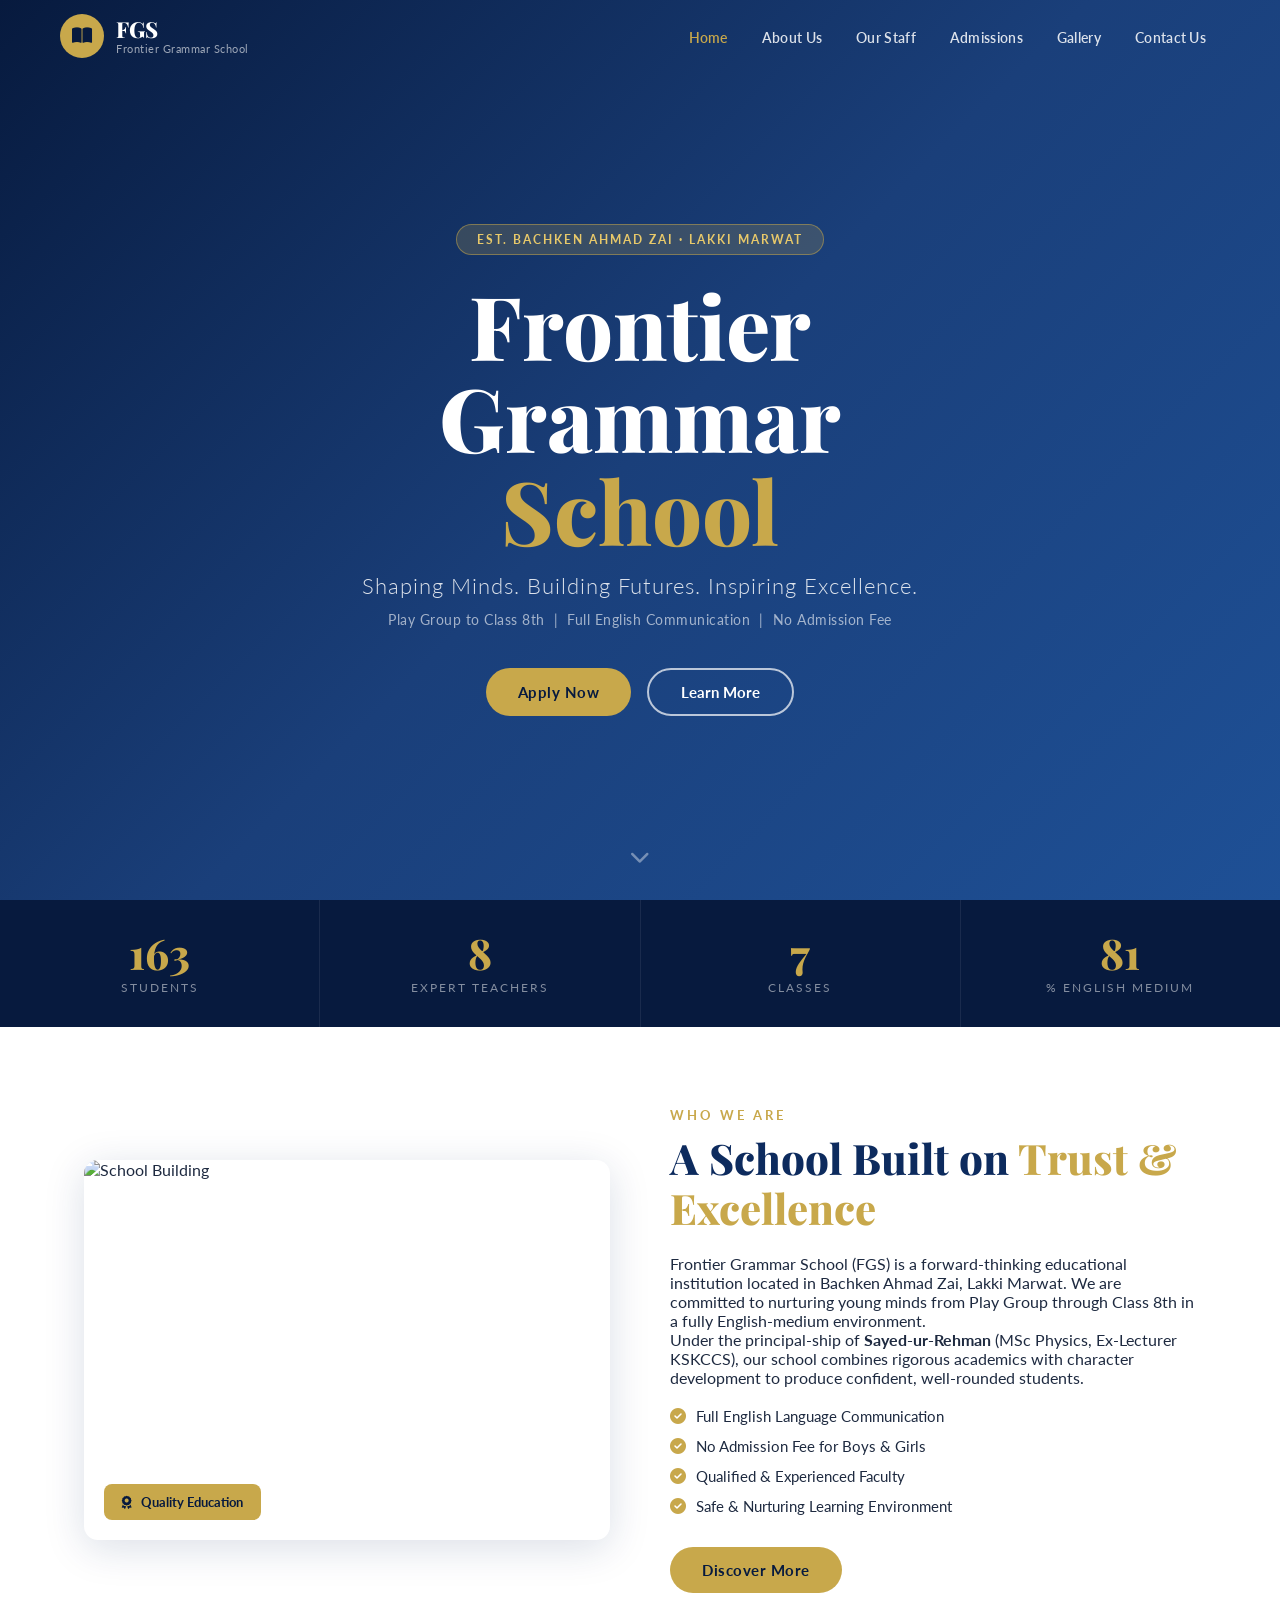
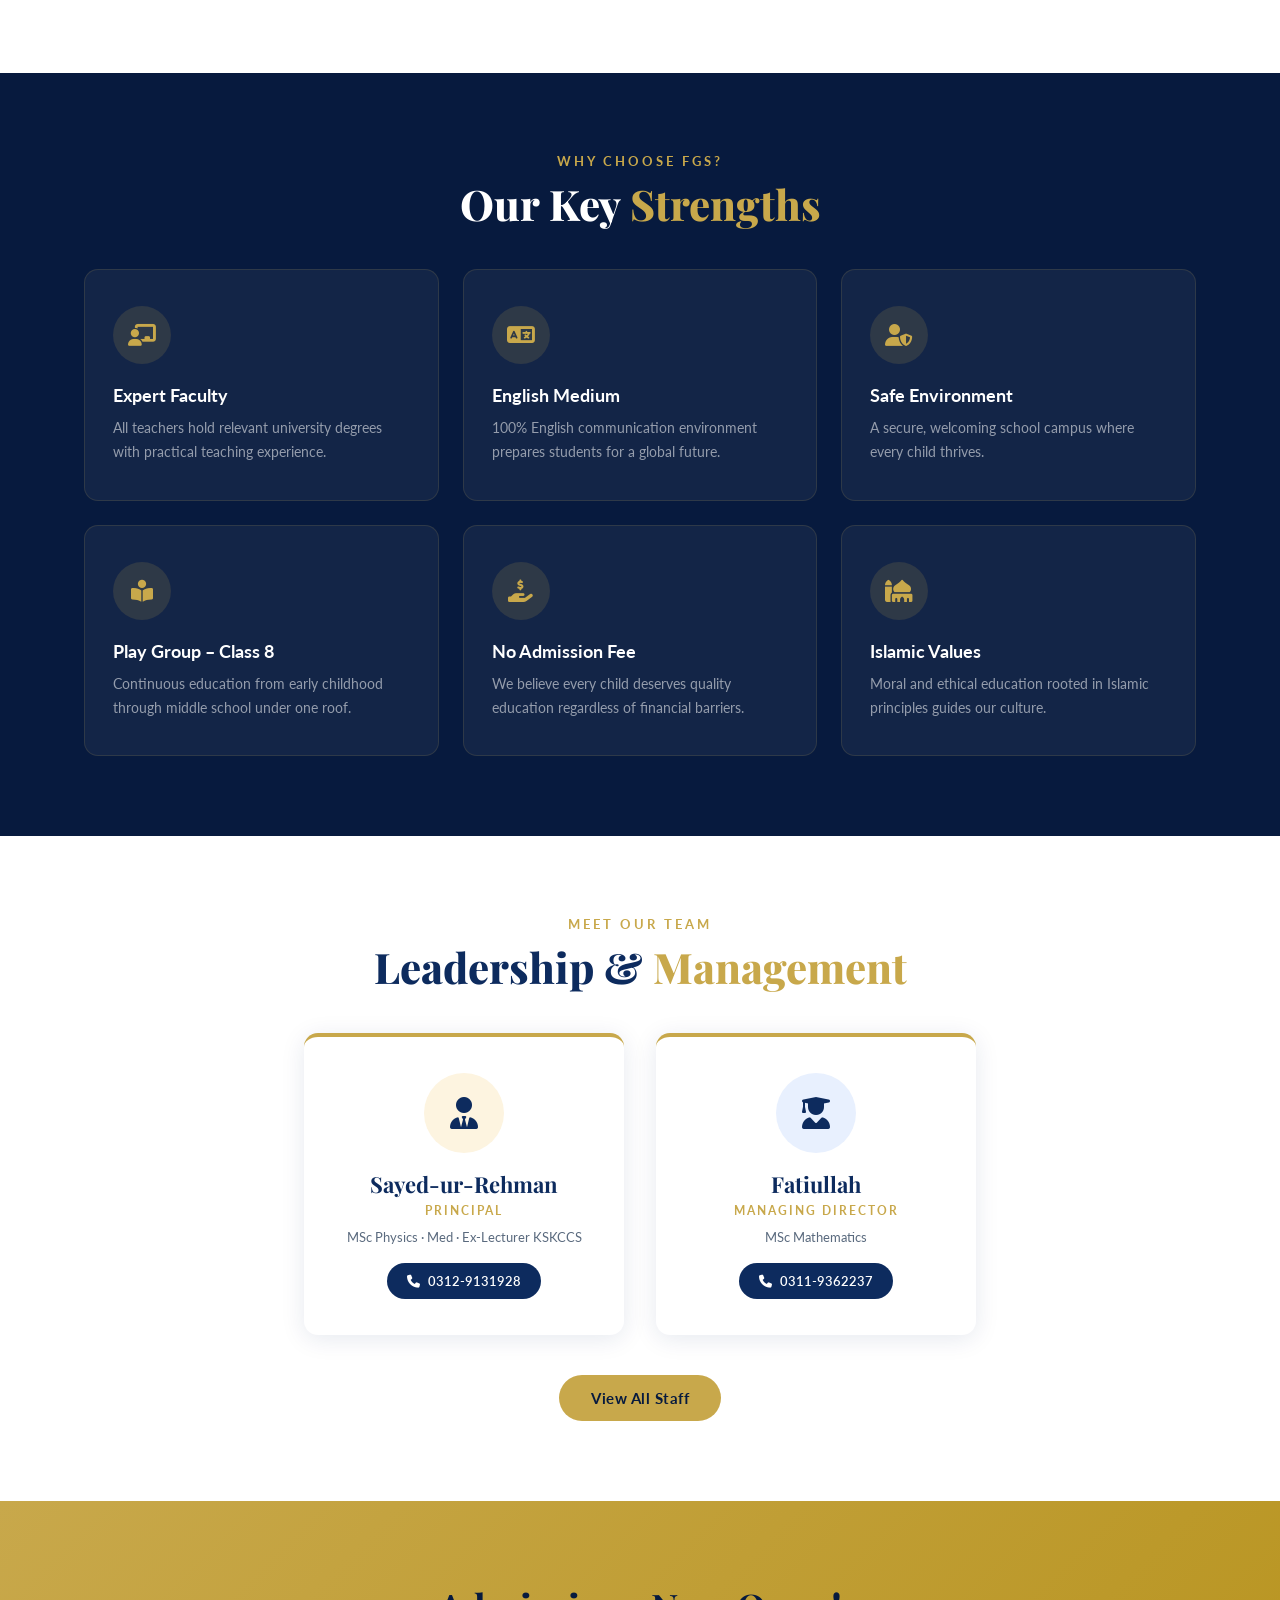
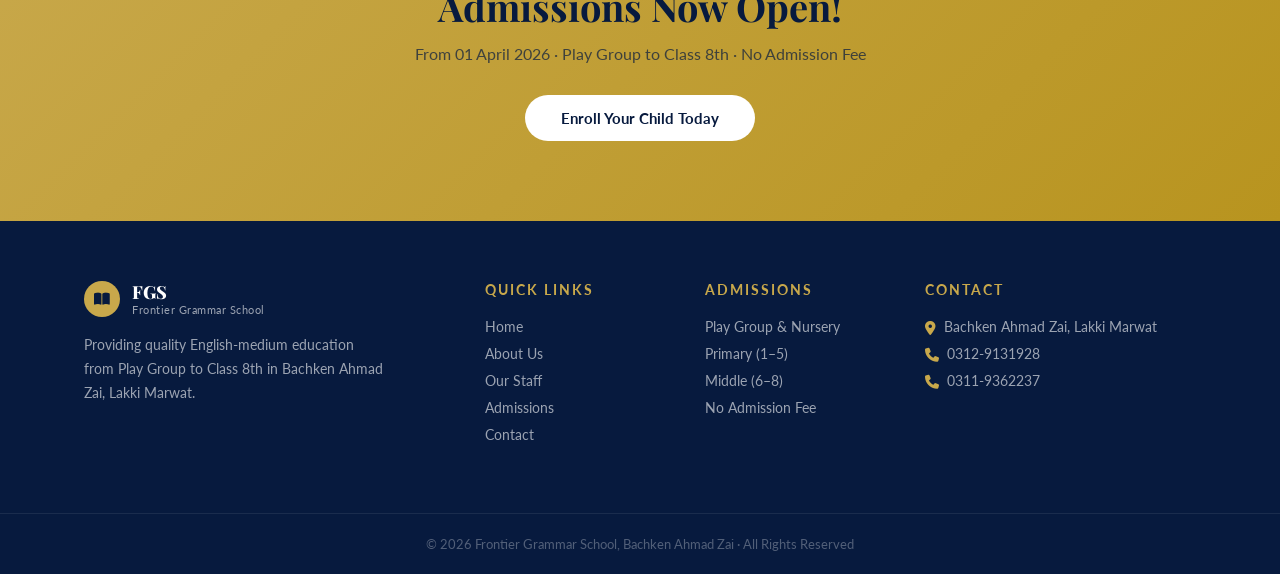
==== index.html @ 46049b95 "Add files via upload" ====
<!DOCTYPE html>
<html lang="en">
<head>
  <meta charset="UTF-8" />
  <meta name="viewport" content="width=device-width, initial-scale=1.0"/>
  <title>Frontier Grammar School – Bachken Ahmad Zai</title>
  <link rel="stylesheet" href="style.css"/>
  <link href="https://fonts.googleapis.com/css2?family=Playfair+Display:wght@600;700;800&family=Lato:wght@300;400;700&display=swap" rel="stylesheet"/>
  <link rel="stylesheet" href="https://cdnjs.cloudflare.com/ajax/libs/font-awesome/6.5.0/css/all.min.css"/>
</head>
<body>

<!-- ===== NAVBAR ===== -->
<nav class="navbar" id="navbar">
  <div class="nav-container">
    <div class="nav-logo">
      <div class="logo-circle">
        <i class="fas fa-book-open"></i>
      </div>
      <div class="logo-text">
        <span class="logo-main">FGS</span>
        <span class="logo-sub">Frontier Grammar School</span>
      </div>
    </div>
    <ul class="nav-links" id="navLinks">
      <li><a href="#" class="nav-link active" data-page="home">Home</a></li>
      <li><a href="#" class="nav-link" data-page="about">About Us</a></li>
      <li><a href="#" class="nav-link" data-page="staff">Our Staff</a></li>
      <li><a href="#" class="nav-link" data-page="admissions">Admissions</a></li>
      <li><a href="#" class="nav-link" data-page="gallery">Gallery</a></li>
      <li><a href="#" class="nav-link" data-page="contact">Contact Us</a></li>
    </ul>
    <button class="hamburger" id="hamburger" aria-label="Toggle menu">
      <span></span><span></span><span></span>
    </button>
  </div>
</nav>

<!-- ===== PAGE: HOME ===== -->
<div class="page active" id="page-home">

  <!-- Hero -->
  <section class="hero">
    <div class="hero-overlay"></div>
    <div class="hero-particles" id="particles"></div>
    <div class="hero-content">
      <div class="hero-badge">Est. Bachken Ahmad Zai · Lakki Marwat</div>
      <h1 class="hero-title">Frontier Grammar<br/><span>School</span></h1>
      <p class="hero-tagline">Shaping Minds. Building Futures. Inspiring Excellence.</p>
      <p class="hero-sub">Play Group to Class 8th &nbsp;|&nbsp; Full English Communication &nbsp;|&nbsp; No Admission Fee</p>
      <div class="hero-btns">
        <button class="btn-primary" data-page="admissions">Apply Now</button>
        <button class="btn-outline" data-page="about">Learn More</button>
      </div>
    </div>
    <div class="hero-scroll"><i class="fas fa-chevron-down"></i></div>
  </section>

  <!-- Stats Bar -->
  <section class="stats-bar">
    <div class="stat"><span class="stat-num" data-target="200">0</span><span class="stat-label">Students</span></div>
    <div class="stat"><span class="stat-num" data-target="11">0</span><span class="stat-label">Expert Teachers</span></div>
    <div class="stat"><span class="stat-num" data-target="9">0</span><span class="stat-label">Classes</span></div>
    <div class="stat"><span class="stat-num" data-target="100">0</span><span class="stat-label">% English Medium</span></div>
  </section>

  <!-- About Snapshot -->
  <section class="section about-snap">
    <div class="container two-col">
      <div class="col-img">
        <img src="https://images.unsplash.com/photo-1580582932707-520aed937b7b?w=600&q=80" alt="School Building" class="rounded-img"/>
        <div class="img-badge"><i class="fas fa-award"></i> Quality Education</div>
      </div>
      <div class="col-text">
        <p class="section-eyebrow">Who We Are</p>
        <h2 class="section-title">A School Built on <span>Trust & Excellence</span></h2>
        <p>Frontier Grammar School (FGS) is a forward-thinking educational institution located in Bachken Ahmad Zai, Lakki Marwat. We are committed to nurturing young minds from Play Group through Class 8th in a fully English-medium environment.</p>
        <p>Under the principal-ship of <strong>Sayed-ur-Rehman</strong> (MSc Physics, Ex-Lecturer KSKCCS), our school combines rigorous academics with character development to produce confident, well-rounded students.</p>
        <ul class="check-list">
          <li><i class="fas fa-check-circle"></i> Full English Language Communication</li>
          <li><i class="fas fa-check-circle"></i> No Admission Fee for Boys & Girls</li>
          <li><i class="fas fa-check-circle"></i> Qualified & Experienced Faculty</li>
          <li><i class="fas fa-check-circle"></i> Safe & Nurturing Learning Environment</li>
        </ul>
        <button class="btn-primary" data-page="about">Discover More</button>
      </div>
    </div>
  </section>

  <!-- Features -->
  <section class="section features-section">
    <div class="container">
      <p class="section-eyebrow center">Why Choose FGS?</p>
      <h2 class="section-title center">Our Key <span>Strengths</span></h2>
      <div class="features-grid">
        <div class="feature-card">
          <div class="feature-icon"><i class="fas fa-chalkboard-teacher"></i></div>
          <h3>Expert Faculty</h3>
          <p>All teachers hold relevant university degrees with practical teaching experience.</p>
        </div>
        <div class="feature-card">
          <div class="feature-icon"><i class="fas fa-language"></i></div>
          <h3>English Medium</h3>
          <p>100% English communication environment prepares students for a global future.</p>
        </div>
        <div class="feature-card">
          <div class="feature-icon"><i class="fas fa-user-shield"></i></div>
          <h3>Safe Environment</h3>
          <p>A secure, welcoming school campus where every child thrives.</p>
        </div>
        <div class="feature-card">
          <div class="feature-icon"><i class="fas fa-book-reader"></i></div>
          <h3>Play Group – Class 8</h3>
          <p>Continuous education from early childhood through middle school under one roof.</p>
        </div>
        <div class="feature-card">
          <div class="feature-icon"><i class="fas fa-hand-holding-usd"></i></div>
          <h3>No Admission Fee</h3>
          <p>We believe every child deserves quality education regardless of financial barriers.</p>
        </div>
        <div class="feature-card">
          <div class="feature-icon"><i class="fas fa-mosque"></i></div>
          <h3>Islamic Values</h3>
          <p>Moral and ethical education rooted in Islamic principles guides our culture.</p>
        </div>
      </div>
    </div>
  </section>

  <!-- Staff Preview -->
  <section class="section staff-preview">
    <div class="container">
      <p class="section-eyebrow center">Meet Our Team</p>
      <h2 class="section-title center">Leadership & <span>Management</span></h2>
      <div class="leadership-cards">
        <div class="leader-card principal">
          <div class="leader-avatar"><i class="fas fa-user-tie"></i></div>
          <h3>Sayed-ur-Rehman</h3>
          <p class="leader-role">Principal</p>
          <p class="leader-qual">MSc Physics · Med · Ex-Lecturer KSKCCS</p>
          <a href="tel:03129131928" class="leader-contact"><i class="fas fa-phone"></i> 0312-9131928</a>
        </div>
        <div class="leader-card director">
          <div class="leader-avatar"><i class="fas fa-user-graduate"></i></div>
          <h3>Fatiullah</h3>
          <p class="leader-role">Managing Director</p>
          <p class="leader-qual">MSc Mathematics</p>
          <a href="tel:03119362237" class="leader-contact"><i class="fas fa-phone"></i> 0311-9362237</a>
        </div>
      </div>
      <div class="center-btn">
        <button class="btn-primary" data-page="staff">View All Staff</button>
      </div>
    </div>
  </section>

  <!-- CTA Banner -->
  <section class="cta-banner">
    <div class="cta-content">
      <h2>Admissions Now Open!</h2>
      <p>From 01 April 2026 · Play Group to Class 8th · No Admission Fee</p>
      <button class="btn-white" data-page="admissions">Enroll Your Child Today</button>
    </div>
  </section>

</div>

<!-- ===== PAGE: ABOUT ===== -->
<div class="page" id="page-about">
  <div class="page-hero mini-hero">
    <div class="page-hero-overlay"></div>
    <h1>About Us</h1>
    <p>Our Story, Mission & Vision</p>
  </div>
  <section class="section">
    <div class="container">
      <div class="two-col reverse-col">
        <div class="col-text">
          <p class="section-eyebrow">Our Story</p>
          <h2 class="section-title">About <span>Frontier Grammar School</span></h2>
          <p>Frontier Grammar School (FGS) was established with a clear mission: to provide high-quality, English-medium education to the children of Bachken Ahmad Zai, Lakki Marwat — free of financial barriers. Located in the heart of the community, FGS serves students from Play Group through Class 8th.</p>
          <p>Our institution is led by a passionate principal and managed by a dedicated director who believe deeply in the transformative power of education. With a team of 11 qualified teachers — both male and female — FGS delivers a curriculum that blends academic excellence with strong moral values.</p>
        </div>
        <div class="col-img">
          <img src="https://images.unsplash.com/photo-1503676260728-1c00da094a0b?w=600&q=80" alt="Students Learning" class="rounded-img"/>
        </div>
      </div>
    </div>
  </section>
  <section class="section bg-light">
    <div class="container">
      <div class="mvv-grid">
        <div class="mvv-card">
          <div class="mvv-icon"><i class="fas fa-bullseye"></i></div>
          <h3>Our Mission</h3>
          <p>To provide accessible, quality English-medium education from early childhood to Class 8th, nurturing intellectual curiosity, moral integrity, and lifelong love of learning in every student.</p>
        </div>
        <div class="mvv-card">
          <div class="mvv-icon"><i class="fas fa-eye"></i></div>
          <h3>Our Vision</h3>
          <p>To become the leading primary school in Lakki Marwat — recognized for academic excellence, character development, and equal opportunity for every child regardless of background.</p>
        </div>
        <div class="mvv-card">
          <div class="mvv-icon"><i class="fas fa-star"></i></div>
          <h3>Our Values</h3>
          <p>Excellence · Integrity · Inclusion · Islamic Ethics · Community Service · Innovation in Education.</p>
        </div>
      </div>
    </div>
  </section>
  <section class="section">
    <div class="container">
      <p class="section-eyebrow center">What We Offer</p>
      <h2 class="section-title center">Academic <span>Programs</span></h2>
      <div class="programs-grid">
        <div class="program-card"><div class="prog-num">01</div><h4>Play Group</h4><p>Fun-based early learning through play, stories, and interactive activities.</p></div>
        <div class="program-card"><div class="prog-num">02</div><h4>Nursery & KG</h4><p>Foundation literacy, numeracy, and English communication skills.</p></div>
        <div class="program-card"><div class="prog-num">03</div><h4>Class 1 – 5</h4><p>Core subjects in English: Mathematics, Science, English, Urdu, Islamiyat.</p></div>
        <div class="program-card"><div class="prog-num">04</div><h4>Class 6 – 8</h4><p>Advanced curriculum preparing students for secondary education with confidence.</p></div>
      </div>
    </div>
  </section>
</div>

<!-- ===== PAGE: STAFF ===== -->
<div class="page" id="page-staff">
  <div class="page-hero mini-hero">
    <div class="page-hero-overlay"></div>
    <h1>Our Staff</h1>
    <p>Qualified · Dedicated · Inspiring</p>
  </div>
  <section class="section">
    <div class="container">
      <!-- Principal & Director -->
      <p class="section-eyebrow center">Leadership</p>
      <h2 class="section-title center">School <span>Management</span></h2>
      <div class="leadership-cards big">
        <div class="leader-card principal">
          <div class="leader-avatar large"><i class="fas fa-user-tie"></i></div>
          <h3>Sayed-ur-Rehman</h3>
          <p class="leader-role">Principal</p>
          <p class="leader-qual">MSc Physics · Med · Ex-Lecturer, Carnal Sher Khan Cadet College (KSKCCS)</p>
          <a href="tel:03129131928" class="leader-contact"><i class="fas fa-phone"></i> 0312-9131928</a>
        </div>
        <div class="leader-card director">
          <div class="leader-avatar large"><i class="fas fa-user-graduate"></i></div>
          <h3>Fatiullah</h3>
          <p class="leader-role">Managing Director</p>
          <p class="leader-qual">MSc Mathematics · MD, BS Maths, Civil Engineering</p>
          <a href="tel:03119362237" class="leader-contact"><i class="fas fa-phone"></i> 0311-9362237</a>
        </div>
      </div>
    </div>
  </section>

  <!-- Male Staff -->
  <section class="section bg-light">
    <div class="container">
      <p class="section-eyebrow center">Faculty</p>
      <h2 class="section-title center">Male <span>Teaching Staff</span></h2>
      <div class="staff-grid">
        <div class="staff-card male">
          <div class="staff-avatar"><i class="fas fa-male"></i></div>
          <div class="staff-info">
            <h4>Rafi Ullah</h4>
            <span class="staff-role">Vice Principal</span>
            <p>M.Com · Ex-Principal</p>
          </div>
        </div>
        <div class="staff-card male">
          <div class="staff-avatar"><i class="fas fa-male"></i></div>
          <div class="staff-info">
            <h4>Arshad Khan</h4>
            <span class="staff-role">English Teacher</span>
            <p>BS English Lit. & Applied Linguistics · AI Expert</p>
          </div>
        </div>
        <div class="staff-card male">
          <div class="staff-avatar"><i class="fas fa-male"></i></div>
          <div class="staff-info">
            <h4>Shakir Ullah</h4>
            <span class="staff-role">Science Teacher</span>
            <p>BS Zoology · 3 Years Experience</p>
          </div>
        </div>
        <div class="staff-card male">
          <div class="staff-avatar"><i class="fas fa-male"></i></div>
          <div class="staff-info">
            <h4>Muhammad Riaz</h4>
            <span class="staff-role">Islamiyat Teacher</span>
            <p>MA Islamiyat · Med</p>
          </div>
        </div>
        <div class="staff-card male">
          <div class="staff-avatar"><i class="fas fa-male"></i></div>
          <div class="staff-info">
            <h4>Naqeeb Ullah</h4>
            <span class="staff-role">Urdu Teacher</span>
            <p>BS Urdu</p>
          </div>
        </div>
      </div>
    </div>
  </section>

  <!-- Female Staff -->
  <section class="section">
    <div class="container">
      <p class="section-eyebrow center">Faculty</p>
      <h2 class="section-title center">Female <span>Teaching Staff</span></h2>
      <div class="staff-grid">
        <div class="staff-card female">
          <div class="staff-avatar female-av"><i class="fas fa-female"></i></div>
          <div class="staff-info">
            <h4>D/O Gul Ahmad</h4>
            <span class="staff-role">Vice Principal</span>
            <p>MSc Biology</p>
          </div>
        </div>
        <div class="staff-card female">
          <div class="staff-avatar female-av"><i class="fas fa-female"></i></div>
          <div class="staff-info">
            <h4>D/O Farid Khan</h4>
            <span class="staff-role">Chemistry Teacher</span>
            <p>BS Chemistry</p>
          </div>
        </div>
        <div class="staff-card female">
          <div class="staff-avatar female-av"><i class="fas fa-female"></i></div>
          <div class="staff-info">
            <h4>D/O M. Nawaz</h4>
            <span class="staff-role">English Teacher</span>
            <p>BA English</p>
          </div>
        </div>
        <div class="staff-card female">
          <div class="staff-avatar female-av"><i class="fas fa-female"></i></div>
          <div class="staff-info">
            <h4>D/O Rahim Dad Khan</h4>
            <span class="staff-role">Islamiyat Teacher</span>
            <p>BS Islamiyat</p>
          </div>
        </div>
        <div class="staff-card female">
          <div class="staff-avatar female-av"><i class="fas fa-female"></i></div>
          <div class="staff-info">
            <h4>D/O Jalandar Khan</h4>
            <span class="staff-role">Pakistan Studies Teacher</span>
            <p>MSc Pakistan Studies</p>
          </div>
        </div>
      </div>
    </div>
  </section>
</div>

<!-- ===== PAGE: ADMISSIONS ===== -->
<div class="page" id="page-admissions">
  <div class="page-hero mini-hero">
    <div class="page-hero-overlay"></div>
    <h1>Admissions</h1>
    <p>Now Open – No Admission Fee for Boys & Girls</p>
  </div>
  <section class="section">
    <div class="container">
      <div class="admission-banner">
        <i class="fas fa-bell admission-bell"></i>
        <div>
          <h3>Admissions Open From: 01 April 2026</h3>
          <p>Enroll your child today. No admission fee charged for any class.</p>
        </div>
      </div>
      <div class="two-col">
        <div class="col-text">
          <p class="section-eyebrow">Enroll Now</p>
          <h2 class="section-title">Admission <span>Details</span></h2>
          <ul class="adm-list">
            <li><i class="fas fa-calendar-check"></i><div><strong>Admission Opens:</strong> 01 April 2026</div></li>
            <li><i class="fas fa-graduation-cap"></i><div><strong>Classes Available:</strong> Play Group to Class 8th</div></li>
            <li><i class="fas fa-language"></i><div><strong>Medium of Instruction:</strong> Full English Language Communication</div></li>
            <li><i class="fas fa-hand-holding-heart"></i><div><strong>Admission Fee:</strong> No Admission Fee for Boys & Girls</div></li>
            <li><i class="fas fa-venus-mars"></i><div><strong>Gender:</strong> Co-education (Boys & Girls)</div></li>
            <li><i class="fas fa-map-marker-alt"></i><div><strong>Location:</strong> Bachken Ahmad Zai, Lakki Marwat</div></li>
          </ul>
        </div>
        <div class="col-img">
          <img src="https://images.unsplash.com/photo-1509062522246-3755977927d7?w=600&q=80" alt="Students in class" class="rounded-img"/>
        </div>
      </div>
    </div>
  </section>
  <section class="section bg-light">
    <div class="container">
      <p class="section-eyebrow center">Process</p>
      <h2 class="section-title center">How to <span>Enroll</span></h2>
      <div class="steps-grid">
        <div class="step-card"><div class="step-num">1</div><h4>Visit the School</h4><p>Come to our campus in Bachken Ahmad Zai, Lakki Marwat.</p></div>
        <div class="step-card"><div class="step-num">2</div><h4>Meet the Principal</h4><p>Speak with Principal Sayed-ur-Rehman or the Managing Director.</p></div>
        <div class="step-card"><div class="step-num">3</div><h4>Fill the Form</h4><p>Complete the simple admission form with basic student details.</p></div>
        <div class="step-card"><div class="step-num">4</div><h4>Start Learning!</h4><p>Your child begins their journey at FGS — No fee required.</p></div>
      </div>
    </div>
  </section>
  <section class="section">
    <div class="container narrow">
      <p class="section-eyebrow center">Inquiry</p>
      <h2 class="section-title center">Send an <span>Admission Inquiry</span></h2>
      <form class="contact-form" onsubmit="handleForm(event)">
        <div class="form-row">
          <div class="form-group"><label>Parent/Guardian Name</label><input type="text" placeholder="Your full name" required/></div>
          <div class="form-group"><label>Phone Number</label><input type="tel" placeholder="03XX-XXXXXXX" required/></div>
        </div>
        <div class="form-row">
          <div class="form-group"><label>Student Name</label><input type="text" placeholder="Child's full name" required/></div>
          <div class="form-group"><label>Class Applying For</label>
            <select required>
              <option value="">-- Select Class --</option>
              <option>Play Group</option><option>Nursery</option><option>KG</option>
              <option>Class 1</option><option>Class 2</option><option>Class 3</option>
              <option>Class 4</option><option>Class 5</option><option>Class 6</option>
              <option>Class 7</option><option>Class 8</option>
            </select>
          </div>
        </div>
        <div class="form-group"><label>Message (Optional)</label><textarea placeholder="Any questions or additional info..."></textarea></div>
        <button type="submit" class="btn-primary full-width">Submit Inquiry</button>
      </form>
    </div>
  </section>
</div>

<!-- ===== PAGE: GALLERY ===== -->
<div class="page" id="page-gallery">
  <div class="page-hero mini-hero">
    <div class="page-hero-overlay"></div>
    <h1>Gallery</h1>
    <p>Life at Frontier Grammar School</p>
  </div>
  <section class="section">
    <div class="container">
      <p class="section-eyebrow center">Our Campus</p>
      <h2 class="section-title center">School <span>Life</span></h2>
      <div class="gallery-grid">
        <div class="gallery-item span2"><img src="https://images.unsplash.com/photo-1580582932707-520aed937b7b?w=800&q=80" alt="School"/><div class="gallery-overlay"><p>School Campus</p></div></div>
        <div class="gallery-item"><img src="https://images.unsplash.com/photo-1503676260728-1c00da094a0b?w=400&q=80" alt="Learning"/><div class="gallery-overlay"><p>Learning Together</p></div></div>
        <div class="gallery-item"><img src="https://images.unsplash.com/photo-1509062522246-3755977927d7?w=400&q=80" alt="Classroom"/><div class="gallery-overlay"><p>Classroom Activities</p></div></div>
        <div class="gallery-item"><img src="https://images.unsplash.com/photo-1497633762265-9d179a990aa6?w=400&q=80" alt="Books"/><div class="gallery-overlay"><p>Library Resources</p></div></div>
        <div class="gallery-item"><img src="https://images.unsplash.com/photo-1567168544813-cc03465b4fa8?w=400&q=80" alt="Students"/><div class="gallery-overlay"><p>Happy Students</p></div></div>
        <div class="gallery-item span2"><img src="https://images.unsplash.com/photo-1522202176988-66273c2fd55f?w=800&q=80" alt="Teamwork"/><div class="gallery-overlay"><p>Teamwork & Collaboration</p></div></div>
        <div class="gallery-item"><img src="https://images.unsplash.com/photo-1456513080510-7bf3a84b82f8?w=400&q=80" alt="Study"/><div class="gallery-overlay"><p>Study Sessions</p></div></div>
        <div class="gallery-item"><img src="https://images.unsplash.com/photo-1488190211105-8b0e65b80b4e?w=400&q=80" alt="Writing"/><div class="gallery-overlay"><p>Writing Skills</p></div></div>
      </div>
    </div>
  </section>
</div>

<!-- ===== PAGE: CONTACT ===== -->
<div class="page" id="page-contact">
  <div class="page-hero mini-hero">
    <div class="page-hero-overlay"></div>
    <h1>Contact Us</h1>
    <p>We'd love to hear from you</p>
  </div>
  <section class="section">
    <div class="container">
      <div class="contact-layout">
        <div class="contact-info-col">
          <p class="section-eyebrow">Get In Touch</p>
          <h2 class="section-title">Reach <span>Us</span></h2>
          <div class="contact-item">
            <div class="contact-icon"><i class="fas fa-map-marker-alt"></i></div>
            <div><strong>Address</strong><p>Bachken Ahmad Zai, Lakki Marwat, KPK, Pakistan</p></div>
          </div>
          <div class="contact-item">
            <div class="contact-icon"><i class="fas fa-phone"></i></div>
            <div><strong>Principal – Sayed-ur-Rehman</strong><p><a href="tel:03129131928">0312-9131928</a></p></div>
          </div>
          <div class="contact-item">
            <div class="contact-icon"><i class="fas fa-phone-alt"></i></div>
            <div><strong>Director – Fatiullah</strong><p><a href="tel:03119362237">0311-9362237</a></p></div>
          </div>
          <div class="contact-item">
            <div class="contact-icon"><i class="fas fa-clock"></i></div>
            <div><strong>School Hours</strong><p>Monday – Saturday: 8:00 AM – 2:00 PM</p></div>
          </div>
          <div class="social-links">
            <a href="#" class="social-btn"><i class="fab fa-facebook-f"></i></a>
            <a href="#" class="social-btn"><i class="fab fa-whatsapp"></i></a>
          </div>
        </div>
        <div class="contact-form-col">
          <form class="contact-form" onsubmit="handleForm(event)">
            <h3>Send a Message</h3>
            <div class="form-group"><label>Full Name</label><input type="text" placeholder="Your full name" required/></div>
            <div class="form-group"><label>Phone Number</label><input type="tel" placeholder="03XX-XXXXXXX" required/></div>
            <div class="form-group"><label>Subject</label><input type="text" placeholder="What is this about?" required/></div>
            <div class="form-group"><label>Message</label><textarea placeholder="Write your message here..." rows="5" required></textarea></div>
            <button type="submit" class="btn-primary full-width">Send Message</button>
          </form>
        </div>
      </div>
    </div>
  </section>
</div>

<!-- ===== FOOTER ===== -->
<footer class="footer">
  <div class="footer-top">
    <div class="footer-col brand-col">
      <div class="footer-logo">
        <div class="logo-circle small"><i class="fas fa-book-open"></i></div>
        <div>
          <span class="logo-main small">FGS</span>
          <span class="logo-sub">Frontier Grammar School</span>
        </div>
      </div>
      <p>Providing quality English-medium education from Play Group to Class 8th in Bachken Ahmad Zai, Lakki Marwat.</p>
    </div>
    <div class="footer-col">
      <h4>Quick Links</h4>
      <ul>
        <li><a href="#" data-page="home">Home</a></li>
        <li><a href="#" data-page="about">About Us</a></li>
        <li><a href="#" data-page="staff">Our Staff</a></li>
        <li><a href="#" data-page="admissions">Admissions</a></li>
        <li><a href="#" data-page="contact">Contact</a></li>
      </ul>
    </div>
    <div class="footer-col">
      <h4>Admissions</h4>
      <ul>
        <li><a href="#">Play Group & Nursery</a></li>
        <li><a href="#">Primary (1–5)</a></li>
        <li><a href="#">Middle (6–8)</a></li>
        <li><a href="#">No Admission Fee</a></li>
      </ul>
    </div>
    <div class="footer-col">
      <h4>Contact</h4>
      <p><i class="fas fa-map-marker-alt"></i> Bachken Ahmad Zai, Lakki Marwat</p>
      <p><i class="fas fa-phone"></i> <a href="tel:03129131928">0312-9131928</a></p>
      <p><i class="fas fa-phone"></i> <a href="tel:03119362237">0311-9362237</a></p>
    </div>
  </div>
  <div class="footer-bottom">
    <p>&copy; 2026 Frontier Grammar School, Bachken Ahmad Zai · All Rights Reserved</p>
  </div>
</footer>

<!-- Toast -->
<div class="toast" id="toast"><i class="fas fa-check-circle"></i> Message sent successfully!</div>

<script src="script.js"></script>
</body>
</html>
---- style.css ----
/* ===========================
   ROOT & RESET
=========================== */
:root {
  --navy: #0d2b5e;
  --navy-dark: #071a3e;
  --navy-mid: #1a3f7a;
  --gold: #c8a84b;
  --gold-light: #e8c96a;
  --gold-pale: #fdf4e0;
  --white: #ffffff;
  --off-white: #f7f9fc;
  --text: #1e2a40;
  --text-muted: #5a6a7e;
  --border: #dde4ef;
  --shadow: 0 4px 24px rgba(13,43,94,0.10);
  --shadow-md: 0 8px 40px rgba(13,43,94,0.15);
  --radius: 14px;
  --radius-sm: 8px;
  --transition: 0.3s ease;
}

*, *::before, *::after { box-sizing: border-box; margin: 0; padding: 0; }

html { scroll-behavior: smooth; }

body {
  font-family: 'Lato', sans-serif;
  color: var(--text);
  background: var(--white);
  overflow-x: hidden;
}

img { max-width: 100%; display: block; }
a { text-decoration: none; color: inherit; }
ul { list-style: none; }
button { cursor: pointer; border: none; font-family: inherit; }
input, select, textarea { font-family: inherit; }

/* ===========================
   LAYOUT UTILITIES
=========================== */
.container { max-width: 1160px; margin: 0 auto; padding: 0 24px; }
.narrow { max-width: 720px; }
.section { padding: 80px 0; }
.bg-light { background: var(--off-white); }
.center { text-align: center; }
.center-btn { text-align: center; margin-top: 40px; }

.two-col {
  display: grid;
  grid-template-columns: 1fr 1fr;
  gap: 60px;
  align-items: center;
}
.reverse-col { direction: rtl; }
.reverse-col > * { direction: ltr; }

/* ===========================
   TYPOGRAPHY
=========================== */
.section-eyebrow {
  font-size: 13px;
  letter-spacing: 3px;
  text-transform: uppercase;
  color: var(--gold);
  font-weight: 700;
  margin-bottom: 10px;
}
.section-title {
  font-family: 'Playfair Display', serif;
  font-size: clamp(28px, 4vw, 42px);
  font-weight: 800;
  color: var(--navy);
  line-height: 1.2;
  margin-bottom: 20px;
}
.section-title span { color: var(--gold); }
.section-title.center { margin-bottom: 40px; }

/* ===========================
   BUTTONS
=========================== */
.btn-primary {
  background: var(--gold);
  color: var(--navy-dark);
  padding: 14px 32px;
  border-radius: 50px;
  font-weight: 700;
  font-size: 15px;
  letter-spacing: 0.5px;
  transition: var(--transition);
  display: inline-block;
}
.btn-primary:hover { background: var(--gold-light); transform: translateY(-2px); box-shadow: 0 6px 20px rgba(200,168,75,0.35); }
.btn-outline {
  background: transparent;
  color: var(--white);
  padding: 13px 32px;
  border-radius: 50px;
  font-weight: 700;
  font-size: 15px;
  border: 2px solid rgba(255,255,255,0.7);
  transition: var(--transition);
  display: inline-block;
}
.btn-outline:hover { background: rgba(255,255,255,0.15); border-color: white; }
.btn-white {
  background: var(--white);
  color: var(--navy-dark);
  padding: 14px 36px;
  border-radius: 50px;
  font-weight: 700;
  font-size: 15px;
  transition: var(--transition);
  display: inline-block;
}
.btn-white:hover { transform: translateY(-2px); box-shadow: 0 6px 20px rgba(0,0,0,0.15); }
.full-width { width: 100%; text-align: center; }

/* ===========================
   NAVBAR
=========================== */
.navbar {
  position: fixed;
  top: 0; left: 0; right: 0;
  z-index: 1000;
  padding: 0 24px;
  background: transparent;
  transition: background 0.4s, box-shadow 0.4s, padding 0.3s;
}
.navbar.scrolled {
  background: var(--navy-dark);
  box-shadow: 0 4px 30px rgba(0,0,0,0.2);
  padding: 0 24px;
}
.nav-container {
  max-width: 1160px;
  margin: 0 auto;
  display: flex;
  align-items: center;
  justify-content: space-between;
  height: 72px;
}
.nav-logo { display: flex; align-items: center; gap: 12px; }
.logo-circle {
  width: 44px; height: 44px;
  background: var(--gold);
  border-radius: 50%;
  display: flex; align-items: center; justify-content: center;
  color: var(--navy-dark);
  font-size: 18px;
  flex-shrink: 0;
}
.logo-circle.small { width: 36px; height: 36px; font-size: 14px; }
.logo-text, .footer-logo > div { display: flex; flex-direction: column; line-height: 1; }
.logo-main { font-family: 'Playfair Display', serif; font-size: 22px; font-weight: 800; color: var(--white); }
.logo-main.small { font-size: 18px; }
.logo-sub { font-size: 11px; color: rgba(255,255,255,0.6); letter-spacing: 0.5px; margin-top: 3px; }
.nav-links { display: flex; align-items: center; gap: 6px; }
.nav-link {
  color: rgba(255,255,255,0.85);
  padding: 8px 14px;
  border-radius: 6px;
  font-size: 14px;
  font-weight: 600;
  transition: var(--transition);
  letter-spacing: 0.3px;
}
.nav-link:hover, .nav-link.active { color: var(--gold); }
.hamburger {
  display: none;
  flex-direction: column;
  gap: 5px;
  background: none;
  padding: 6px;
}
.hamburger span {
  display: block;
  width: 24px; height: 2px;
  background: var(--white);
  border-radius: 2px;
  transition: var(--transition);
}

/* ===========================
   PAGE ROUTING
=========================== */
.page { display: none; }
.page.active { display: block; }

/* ===========================
   HERO SECTION
=========================== */
.hero {
  min-height: 100vh;
  background: linear-gradient(135deg, var(--navy-dark) 0%, var(--navy-mid) 50%, #1e5096 100%);
  position: relative;
  display: flex;
  align-items: center;
  justify-content: center;
  overflow: hidden;
}
.hero-overlay {
  position: absolute; inset: 0;
  background: url("https://images.unsplash.com/photo-1580582932707-520aed937b7b?w=1400&q=60") center/cover no-repeat;
  opacity: 0.08;
}
.hero-particles { position: absolute; inset: 0; pointer-events: none; }
.particle {
  position: absolute;
  width: 4px; height: 4px;
  background: var(--gold);
  border-radius: 50%;
  opacity: 0;
  animation: floatUp var(--dur, 8s) var(--delay, 0s) infinite ease-in;
}
@keyframes floatUp {
  0% { transform: translateY(100vh) scale(0); opacity: 0; }
  10% { opacity: 0.4; }
  90% { opacity: 0.2; }
  100% { transform: translateY(-20vh) scale(1.5); opacity: 0; }
}
.hero-content {
  position: relative;
  text-align: center;
  padding: 120px 24px 80px;
  max-width: 800px;
  animation: heroFadeIn 1s ease both;
}
@keyframes heroFadeIn {
  from { opacity: 0; transform: translateY(30px); }
  to { opacity: 1; transform: translateY(0); }
}
.hero-badge {
  display: inline-block;
  background: rgba(200,168,75,0.2);
  border: 1px solid rgba(200,168,75,0.5);
  color: var(--gold-light);
  padding: 7px 20px;
  border-radius: 50px;
  font-size: 12px;
  letter-spacing: 2px;
  text-transform: uppercase;
  font-weight: 700;
  margin-bottom: 24px;
}
.hero-title {
  font-family: 'Playfair Display', serif;
  font-size: clamp(44px, 8vw, 88px);
  font-weight: 800;
  color: var(--white);
  line-height: 1.05;
  margin-bottom: 16px;
}
.hero-title span { color: var(--gold); }
.hero-tagline {
  font-size: clamp(16px, 2.5vw, 22px);
  color: rgba(255,255,255,0.85);
  margin-bottom: 12px;
  font-weight: 300;
  letter-spacing: 1px;
}
.hero-sub {
  font-size: 14px;
  color: rgba(255,255,255,0.6);
  margin-bottom: 40px;
  letter-spacing: 0.5px;
}
.hero-btns { display: flex; gap: 16px; justify-content: center; flex-wrap: wrap; }
.hero-scroll {
  position: absolute;
  bottom: 32px;
  left: 50%;
  transform: translateX(-50%);
  color: rgba(255,255,255,0.4);
  font-size: 20px;
  animation: bounce 2s infinite;
}
@keyframes bounce { 0%,100%{transform:translateX(-50%) translateY(0)} 50%{transform:translateX(-50%) translateY(8px)} }

/* ===========================
   STATS BAR
=========================== */
.stats-bar {
  background: var(--navy-dark);
  display: flex;
  justify-content: center;
  flex-wrap: wrap;
  gap: 0;
}
.stat {
  flex: 1;
  min-width: 160px;
  text-align: center;
  padding: 32px 20px;
  border-right: 1px solid rgba(255,255,255,0.08);
  transition: background 0.3s;
}
.stat:last-child { border-right: none; }
.stat:hover { background: rgba(200,168,75,0.08); }
.stat-num {
  display: block;
  font-family: 'Playfair Display', serif;
  font-size: 42px;
  font-weight: 800;
  color: var(--gold);
  line-height: 1;
}
.stat-label {
  display: block;
  font-size: 12px;
  color: rgba(255,255,255,0.5);
  text-transform: uppercase;
  letter-spacing: 2px;
  margin-top: 6px;
}

/* ===========================
   ABOUT SNAP
=========================== */
.rounded-img {
  border-radius: var(--radius);
  width: 100%;
  height: 380px;
  object-fit: cover;
  box-shadow: var(--shadow-md);
}
.col-img { position: relative; }
.img-badge {
  position: absolute;
  bottom: 20px; left: 20px;
  background: var(--gold);
  color: var(--navy-dark);
  padding: 10px 18px;
  border-radius: var(--radius-sm);
  font-weight: 700;
  font-size: 13px;
}
.img-badge i { margin-right: 6px; }
.check-list { margin: 20px 0 32px; display: flex; flex-direction: column; gap: 12px; }
.check-list li { display: flex; align-items: center; gap: 10px; font-size: 15px; }
.check-list li i { color: var(--gold); font-size: 16px; flex-shrink: 0; }

/* ===========================
   FEATURES
=========================== */
.features-section { background: var(--navy-dark); }
.features-section .section-eyebrow { color: var(--gold); }
.features-section .section-title { color: var(--white); }
.features-section .section-title span { color: var(--gold); }
.features-grid {
  display: grid;
  grid-template-columns: repeat(3, 1fr);
  gap: 24px;
  margin-top: 10px;
}
.feature-card {
  background: rgba(255,255,255,0.05);
  border: 1px solid rgba(200,168,75,0.15);
  border-radius: var(--radius);
  padding: 36px 28px;
  transition: var(--transition);
}
.feature-card:hover {
  background: rgba(200,168,75,0.08);
  border-color: rgba(200,168,75,0.4);
  transform: translateY(-4px);
}
.feature-icon {
  width: 58px; height: 58px;
  background: rgba(200,168,75,0.15);
  border-radius: 50%;
  display: flex; align-items: center; justify-content: center;
  font-size: 22px;
  color: var(--gold);
  margin-bottom: 20px;
}
.feature-card h3 { color: var(--white); font-size: 18px; margin-bottom: 10px; font-weight: 700; }
.feature-card p { color: rgba(255,255,255,0.55); font-size: 14px; line-height: 1.7; }

/* ===========================
   LEADERSHIP / STAFF PREVIEW
=========================== */
.leadership-cards {
  display: flex;
  gap: 32px;
  justify-content: center;
  flex-wrap: wrap;
  margin-bottom: 20px;
}
.leader-card {
  background: var(--white);
  border-radius: var(--radius);
  padding: 36px 32px;
  text-align: center;
  box-shadow: var(--shadow);
  border-top: 4px solid var(--gold);
  min-width: 260px;
  max-width: 320px;
  flex: 1;
  transition: var(--transition);
}
.leader-card:hover { transform: translateY(-6px); box-shadow: var(--shadow-md); }
.leader-avatar {
  width: 80px; height: 80px;
  border-radius: 50%;
  margin: 0 auto 16px;
  display: flex; align-items: center; justify-content: center;
  font-size: 32px;
}
.leader-avatar.large { width: 100px; height: 100px; font-size: 40px; }
.leader-card.principal .leader-avatar { background: var(--gold-pale); color: var(--navy); }
.leader-card.director .leader-avatar { background: #e8f0fe; color: var(--navy); }
.leader-card h3 { font-family: 'Playfair Display', serif; font-size: 22px; color: var(--navy); margin-bottom: 4px; }
.leader-role { font-size: 12px; letter-spacing: 2px; text-transform: uppercase; color: var(--gold); font-weight: 700; margin-bottom: 10px; display: block; }
.leader-qual { font-size: 13px; color: var(--text-muted); margin-bottom: 16px; line-height: 1.5; }
.leader-contact { display: inline-flex; align-items: center; gap: 8px; background: var(--navy); color: var(--white); padding: 10px 20px; border-radius: 50px; font-size: 13px; font-weight: 600; transition: var(--transition); }
.leader-contact:hover { background: var(--navy-mid); }

/* ===========================
   CTA BANNER
=========================== */
.cta-banner {
  background: linear-gradient(135deg, var(--gold) 0%, #b8941f 100%);
  padding: 80px 24px;
  text-align: center;
}
.cta-content h2 { font-family: 'Playfair Display', serif; font-size: 38px; color: var(--navy-dark); margin-bottom: 12px; }
.cta-content p { color: rgba(7,26,62,0.7); margin-bottom: 32px; font-size: 16px; }

/* ===========================
   PAGE HERO (MINI)
=========================== */
.mini-hero {
  height: 320px;
  background: linear-gradient(135deg, var(--navy-dark), var(--navy-mid));
  position: relative;
  display: flex;
  flex-direction: column;
  align-items: center;
  justify-content: center;
  text-align: center;
  padding-top: 72px;
  overflow: hidden;
}
.page-hero-overlay {
  position: absolute; inset: 0;
  background: url("https://images.unsplash.com/photo-1503676260728-1c00da094a0b?w=1200&q=50") center/cover;
  opacity: 0.06;
}
.mini-hero h1 {
  font-family: 'Playfair Display', serif;
  font-size: clamp(36px, 6vw, 56px);
  color: var(--white);
  position: relative;
}
.mini-hero p { color: var(--gold-light); font-size: 16px; margin-top: 10px; letter-spacing: 1px; position: relative; }

/* ===========================
   ABOUT PAGE
=========================== */
.mvv-grid { display: grid; grid-template-columns: repeat(3,1fr); gap: 24px; }
.mvv-card {
  background: var(--white);
  border-radius: var(--radius);
  padding: 36px 28px;
  box-shadow: var(--shadow);
  text-align: center;
  transition: var(--transition);
}
.mvv-card:hover { transform: translateY(-4px); }
.mvv-icon { width: 64px; height: 64px; background: var(--gold-pale); border-radius: 50%; display: flex; align-items: center; justify-content: center; margin: 0 auto 20px; font-size: 26px; color: var(--gold); }
.mvv-card h3 { font-family: 'Playfair Display', serif; font-size: 20px; color: var(--navy); margin-bottom: 12px; }
.mvv-card p { font-size: 14px; color: var(--text-muted); line-height: 1.7; }

.programs-grid { display: grid; grid-template-columns: repeat(4,1fr); gap: 20px; }
.program-card {
  background: var(--white);
  border-radius: var(--radius);
  padding: 28px 22px;
  box-shadow: var(--shadow);
  border-bottom: 3px solid var(--gold);
  transition: var(--transition);
}
.program-card:hover { transform: translateY(-4px); box-shadow: var(--shadow-md); }
.prog-num { font-family: 'Playfair Display', serif; font-size: 36px; font-weight: 800; color: var(--gold); opacity: 0.3; line-height: 1; margin-bottom: 10px; }
.program-card h4 { font-size: 17px; color: var(--navy); margin-bottom: 8px; font-weight: 700; }
.program-card p { font-size: 13px; color: var(--text-muted); line-height: 1.6; }

/* ===========================
   STAFF PAGE
=========================== */
.staff-grid { display: grid; grid-template-columns: repeat(auto-fill, minmax(260px, 1fr)); gap: 20px; }
.staff-card {
  background: var(--white);
  border-radius: var(--radius);
  padding: 24px 22px;
  display: flex;
  align-items: center;
  gap: 18px;
  box-shadow: var(--shadow);
  border-left: 4px solid var(--navy);
  transition: var(--transition);
}
.staff-card.female { border-left-color: var(--gold); }
.staff-card:hover { transform: translateX(4px); box-shadow: var(--shadow-md); }
.staff-avatar {
  width: 56px; height: 56px;
  border-radius: 50%;
  background: #e8f0fe;
  display: flex; align-items: center; justify-content: center;
  font-size: 22px;
  color: var(--navy);
  flex-shrink: 0;
}
.staff-avatar.female-av { background: var(--gold-pale); color: var(--gold); }
.staff-info h4 { font-size: 16px; color: var(--navy); font-weight: 700; margin-bottom: 3px; }
.staff-role { font-size: 11px; letter-spacing: 1.5px; text-transform: uppercase; color: var(--gold); font-weight: 700; display: block; margin-bottom: 4px; }
.staff-info p { font-size: 12px; color: var(--text-muted); }
.leadership-cards.big .leader-card { max-width: 380px; }

/* ===========================
   ADMISSIONS PAGE
=========================== */
.admission-banner {
  background: linear-gradient(135deg, var(--navy) 0%, var(--navy-mid) 100%);
  border-radius: var(--radius);
  padding: 28px 32px;
  display: flex;
  align-items: center;
  gap: 24px;
  margin-bottom: 60px;
  color: var(--white);
}
.admission-bell { font-size: 36px; color: var(--gold); flex-shrink: 0; animation: ring 2s ease infinite; }
@keyframes ring { 0%,100%{transform:rotate(0)} 20%{transform:rotate(-15deg)} 40%{transform:rotate(15deg)} 60%{transform:rotate(-8deg)} 80%{transform:rotate(8deg)} }
.admission-banner h3 { font-size: 20px; margin-bottom: 4px; }
.admission-banner p { color: rgba(255,255,255,0.7); font-size: 14px; }

.adm-list { display: flex; flex-direction: column; gap: 16px; margin: 24px 0 36px; }
.adm-list li { display: flex; align-items: flex-start; gap: 14px; }
.adm-list li > i { width: 38px; height: 38px; background: var(--gold-pale); color: var(--gold); border-radius: 50%; display: flex; align-items: center; justify-content: center; font-size: 16px; flex-shrink: 0; }
.adm-list li div { padding-top: 4px; }
.adm-list li strong { display: block; font-size: 14px; color: var(--navy); }
.adm-list li div p { font-size: 14px; color: var(--text-muted); margin-top: 2px; }

.steps-grid { display: grid; grid-template-columns: repeat(4,1fr); gap: 20px; }
.step-card {
  background: var(--white);
  border-radius: var(--radius);
  padding: 30px 24px;
  text-align: center;
  box-shadow: var(--shadow);
  position: relative;
  transition: var(--transition);
}
.step-card:hover { transform: translateY(-4px); }
.step-num {
  width: 48px; height: 48px;
  background: var(--navy-dark);
  color: var(--gold);
  border-radius: 50%;
  display: flex; align-items: center; justify-content: center;
  font-family: 'Playfair Display', serif;
  font-size: 22px;
  font-weight: 800;
  margin: 0 auto 18px;
}
.step-card h4 { font-size: 16px; color: var(--navy); margin-bottom: 8px; font-weight: 700; }
.step-card p { font-size: 13px; color: var(--text-muted); line-height: 1.6; }

/* ===========================
   GALLERY PAGE
=========================== */
.gallery-grid {
  display: grid;
  grid-template-columns: repeat(3, 1fr);
  gap: 16px;
}
.gallery-item {
  border-radius: var(--radius-sm);
  overflow: hidden;
  position: relative;
  cursor: pointer;
}
.gallery-item.span2 { grid-column: span 2; }
.gallery-item img {
  width: 100%;
  height: 240px;
  object-fit: cover;
  transition: transform 0.5s ease;
}
.gallery-item.span2 img { height: 300px; }
.gallery-overlay {
  position: absolute; inset: 0;
  background: linear-gradient(to top, rgba(7,26,62,0.7) 0%, transparent 60%);
  display: flex; align-items: flex-end;
  padding: 16px;
  opacity: 0;
  transition: opacity 0.3s;
}
.gallery-item:hover .gallery-overlay { opacity: 1; }
.gallery-item:hover img { transform: scale(1.05); }
.gallery-overlay p { color: var(--white); font-size: 14px; font-weight: 600; }

/* ===========================
   CONTACT PAGE
=========================== */
.contact-layout {
  display: grid;
  grid-template-columns: 1fr 1.4fr;
  gap: 60px;
  align-items: start;
}
.contact-item { display: flex; gap: 16px; margin-bottom: 28px; align-items: flex-start; }
.contact-icon { width: 46px; height: 46px; background: var(--gold-pale); color: var(--gold); border-radius: 50%; display: flex; align-items: center; justify-content: center; font-size: 18px; flex-shrink: 0; }
.contact-item strong { display: block; font-size: 14px; color: var(--navy); margin-bottom: 3px; font-weight: 700; }
.contact-item p, .contact-item a { font-size: 14px; color: var(--text-muted); }
.contact-item a:hover { color: var(--gold); }
.social-links { display: flex; gap: 12px; margin-top: 10px; }
.social-btn { width: 44px; height: 44px; background: var(--navy); color: var(--white); border-radius: 50%; display: flex; align-items: center; justify-content: center; font-size: 16px; transition: var(--transition); }
.social-btn:hover { background: var(--gold); color: var(--navy-dark); }

/* ===========================
   FORMS
=========================== */
.contact-form {
  background: var(--white);
  border-radius: var(--radius);
  padding: 40px;
  box-shadow: var(--shadow-md);
}
.contact-form h3 { font-family: 'Playfair Display', serif; font-size: 24px; color: var(--navy); margin-bottom: 28px; }
.form-row { display: grid; grid-template-columns: 1fr 1fr; gap: 20px; }
.form-group { margin-bottom: 20px; }
.form-group label { display: block; font-size: 13px; font-weight: 700; color: var(--navy); margin-bottom: 8px; letter-spacing: 0.3px; }
.form-group input,
.form-group select,
.form-group textarea {
  width: 100%;
  padding: 12px 16px;
  border: 1.5px solid var(--border);
  border-radius: var(--radius-sm);
  font-size: 14px;
  color: var(--text);
  background: var(--off-white);
  transition: border-color 0.2s, box-shadow 0.2s;
  outline: none;
}
.form-group input:focus,
.form-group select:focus,
.form-group textarea:focus {
  border-color: var(--navy-mid);
  box-shadow: 0 0 0 3px rgba(26,63,122,0.1);
  background: var(--white);
}
.form-group textarea { resize: vertical; min-height: 120px; }

/* ===========================
   FOOTER
=========================== */
.footer { background: var(--navy-dark); color: rgba(255,255,255,0.75); }
.footer-top {
  display: grid;
  grid-template-columns: 2fr 1fr 1fr 1.5fr;
  gap: 40px;
  padding: 60px 24px;
  max-width: 1160px;
  margin: 0 auto;
}
.footer-logo { display: flex; align-items: center; gap: 12px; margin-bottom: 16px; }
.brand-col p { font-size: 14px; line-height: 1.7; max-width: 300px; }
.footer-col h4 { color: var(--gold); font-size: 14px; letter-spacing: 2px; text-transform: uppercase; margin-bottom: 20px; font-weight: 700; }
.footer-col ul li { margin-bottom: 10px; }
.footer-col ul a, .footer-col p { font-size: 14px; color: rgba(255,255,255,0.6); transition: color 0.2s; display: flex; align-items: flex-start; gap: 8px; margin-bottom: 10px; }
.footer-col ul a:hover { color: var(--gold); }
.footer-col p i { margin-top: 3px; color: var(--gold); flex-shrink: 0; }
.footer-col a:hover { color: var(--gold-light); }
.footer-bottom {
  border-top: 1px solid rgba(255,255,255,0.08);
  text-align: center;
  padding: 22px 24px;
  font-size: 13px;
  color: rgba(255,255,255,0.3);
}

/* ===========================
   TOAST
=========================== */
.toast {
  position: fixed;
  bottom: 30px; right: 30px;
  background: #1a7c4e;
  color: var(--white);
  padding: 14px 24px;
  border-radius: 50px;
  font-size: 15px;
  font-weight: 600;
  display: flex;
  align-items: center;
  gap: 10px;
  box-shadow: 0 8px 30px rgba(0,0,0,0.2);
  opacity: 0;
  transform: translateY(20px);
  transition: all 0.4s ease;
  z-index: 9999;
  pointer-events: none;
}
.toast.show { opacity: 1; transform: translateY(0); }

/* ===========================
   RESPONSIVE
=========================== */
@media (max-width: 1024px) {
  .features-grid { grid-template-columns: repeat(2,1fr); }
  .programs-grid { grid-template-columns: repeat(2,1fr); }
  .steps-grid { grid-template-columns: repeat(2,1fr); }
  .footer-top { grid-template-columns: 1fr 1fr; }
}

@media (max-width: 768px) {
  .nav-links { display: none; flex-direction: column; position: fixed; top: 72px; left: 0; right: 0; background: var(--navy-dark); padding: 20px; gap: 4px; border-bottom: 1px solid rgba(255,255,255,0.1); z-index: 999; }
  .nav-links.open { display: flex; }
  .nav-link { padding: 12px 16px; border-radius: 8px; }
  .hamburger { display: flex; }
  .two-col, .reverse-col, .contact-layout, .mvv-grid { grid-template-columns: 1fr; gap: 36px; }
  .reverse-col { direction: ltr; }
  .features-grid { grid-template-columns: 1fr; }
  .gallery-grid { grid-template-columns: 1fr 1fr; }
  .gallery-item.span2 { grid-column: span 2; }
  .programs-grid, .steps-grid { grid-template-columns: 1fr 1fr; }
  .footer-top { grid-template-columns: 1fr; gap: 30px; }
  .stats-bar { gap: 0; }
  .stat { min-width: 50%; border-bottom: 1px solid rgba(255,255,255,0.08); }
  .form-row { grid-template-columns: 1fr; }
  .contact-form { padding: 28px 20px; }
}

@media (max-width: 480px) {
  .section { padding: 56px 0; }
  .gallery-grid { grid-template-columns: 1fr; }
  .gallery-item.span2 { grid-column: span 1; }
  .programs-grid, .steps-grid { grid-template-columns: 1fr; }
  .hero-btns { flex-direction: column; align-items: center; }
  .leadership-cards { gap: 20px; }
}
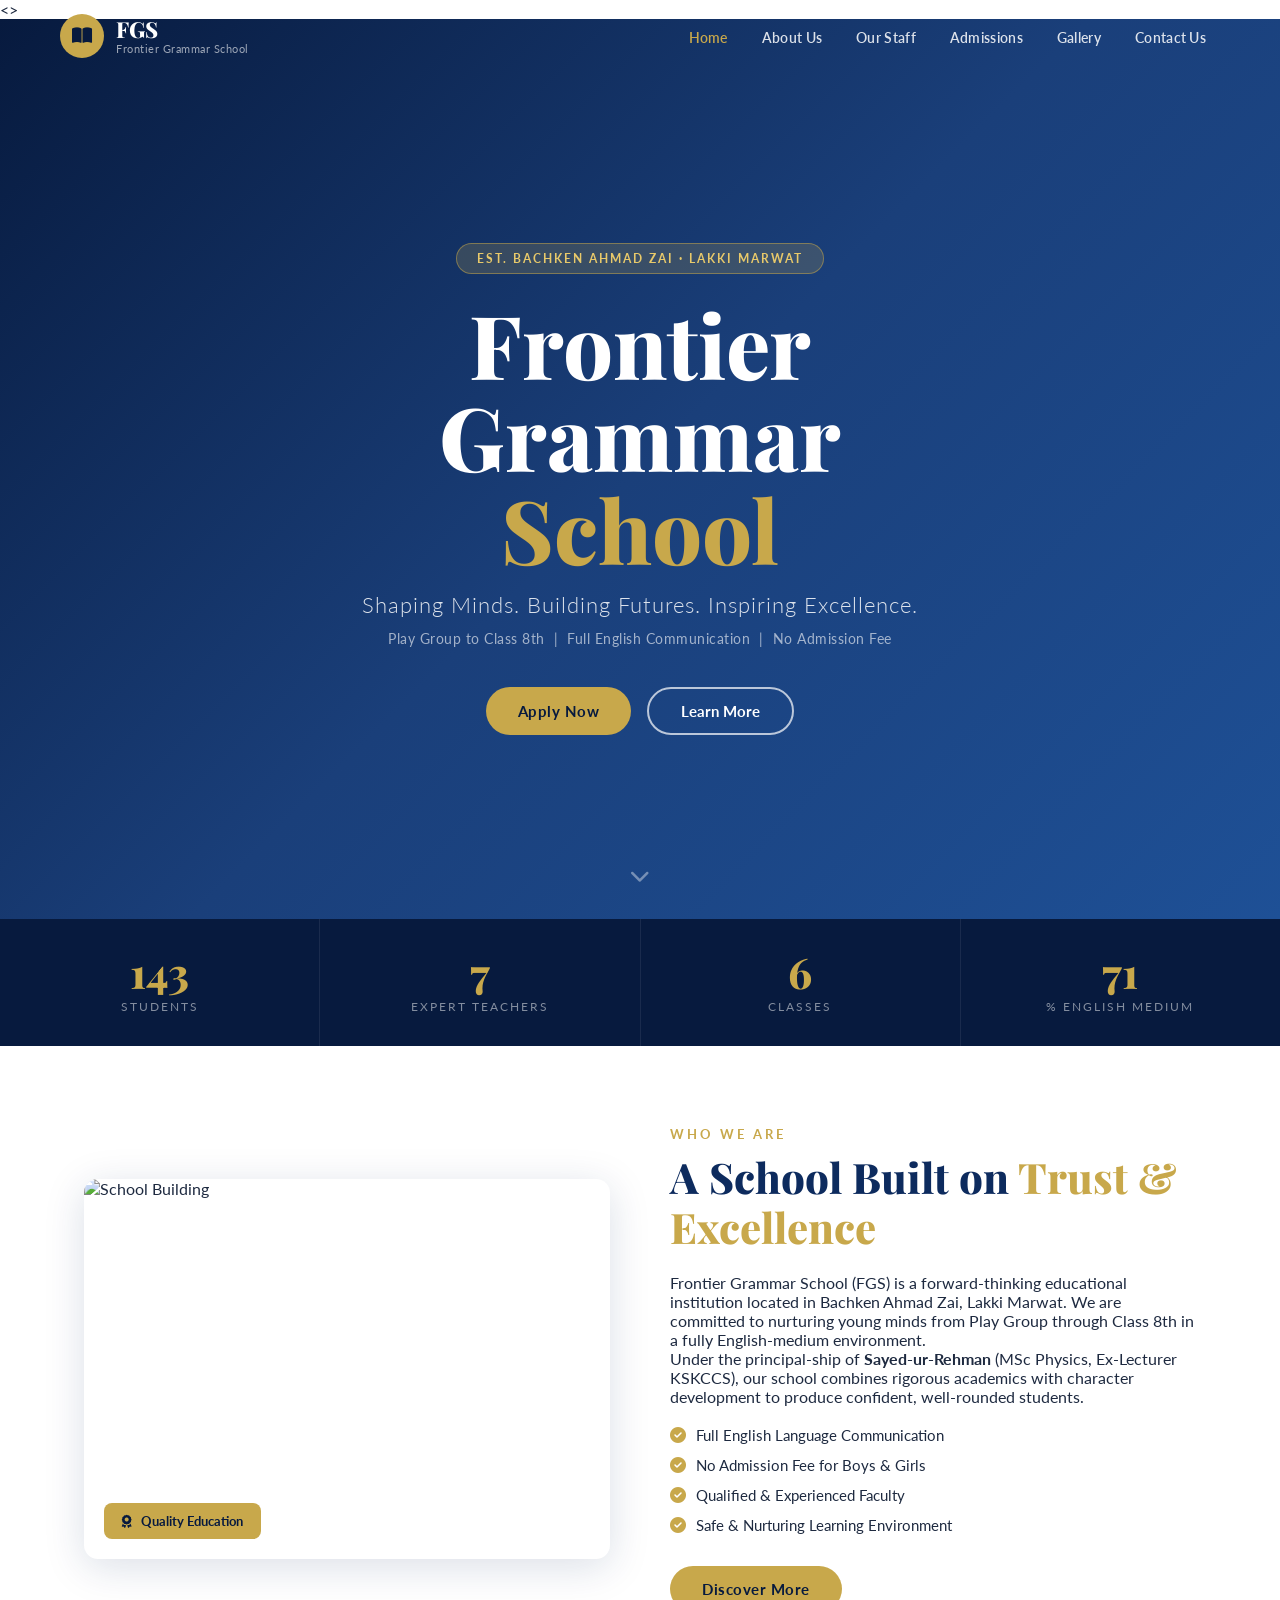
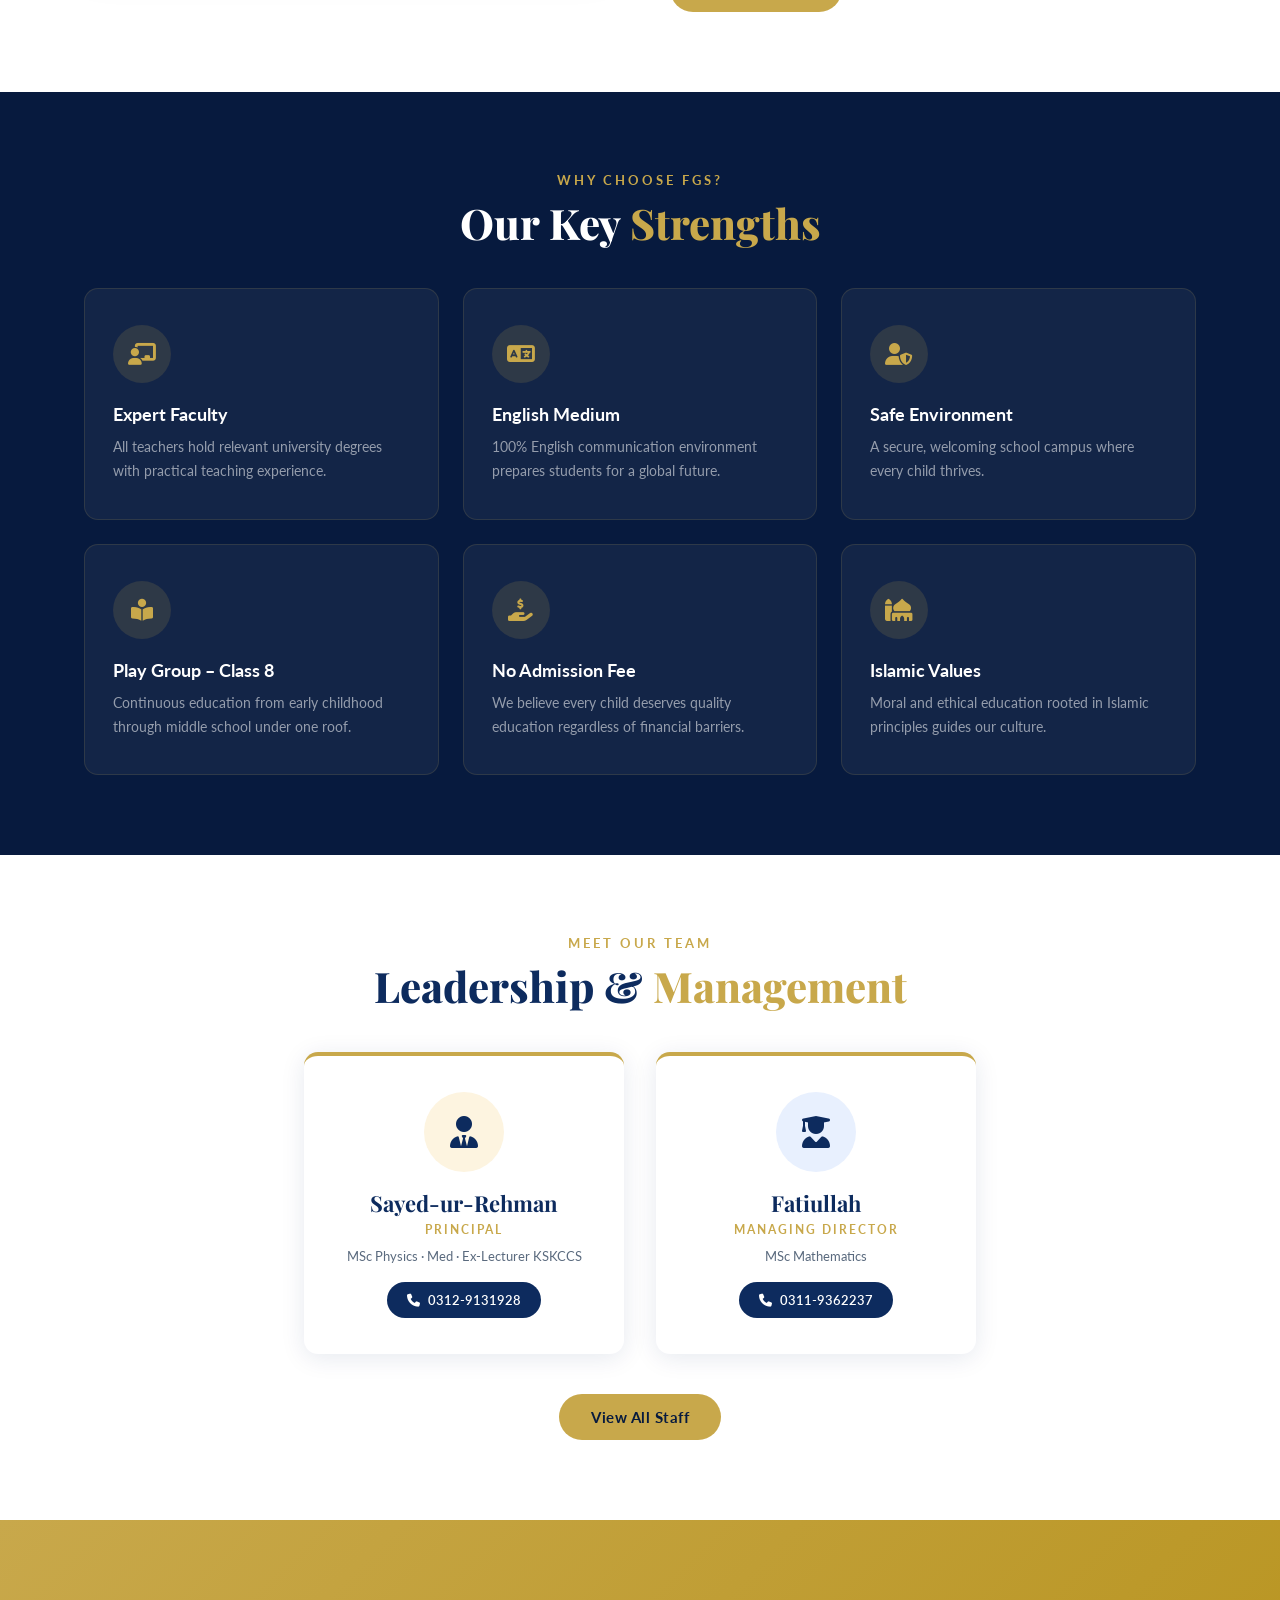
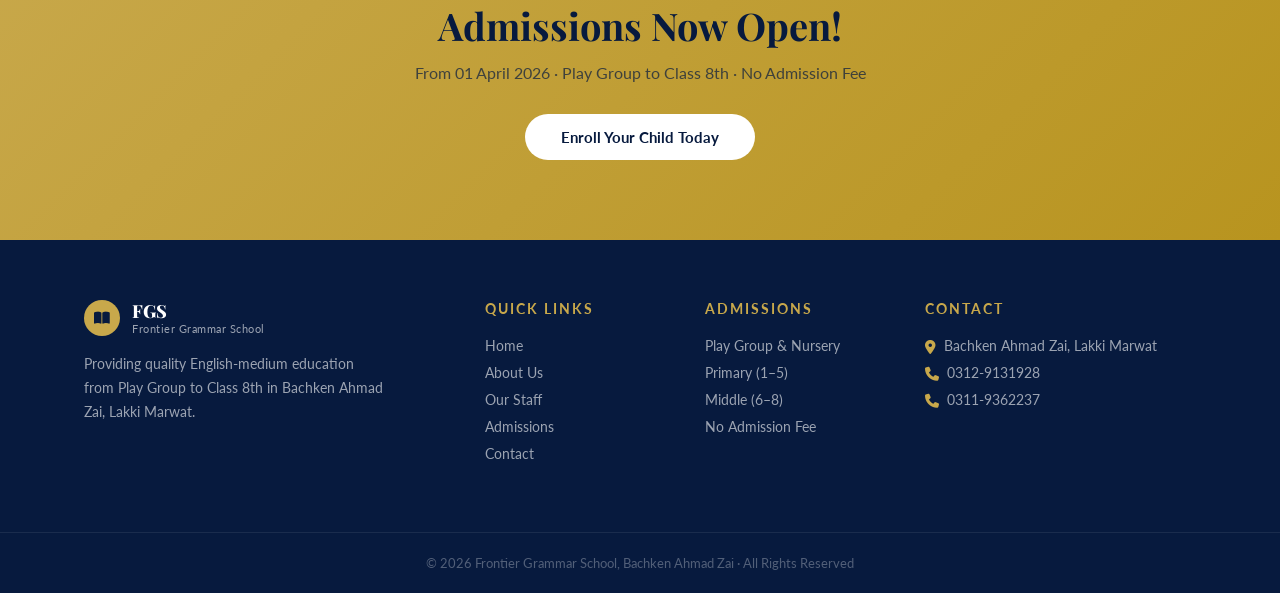
==== commit 4ee0e576: "Add Google site verification meta tag" ====
--- a/index.html
+++ b/index.html
@@ -1,6 +1,6 @@
 <!DOCTYPE html>
 <html lang="en">
-<head>
+<<meta name="google-site-verification" content="6j9RiKVu3yw43lCUjZlynCCEJ8c6wX-QnuMII8dbdAE" />>
   <meta charset="UTF-8" />
   <meta name="viewport" content="width=device-width, initial-scale=1.0"/>
   <title>Frontier Grammar School – Bachken Ahmad Zai</title>
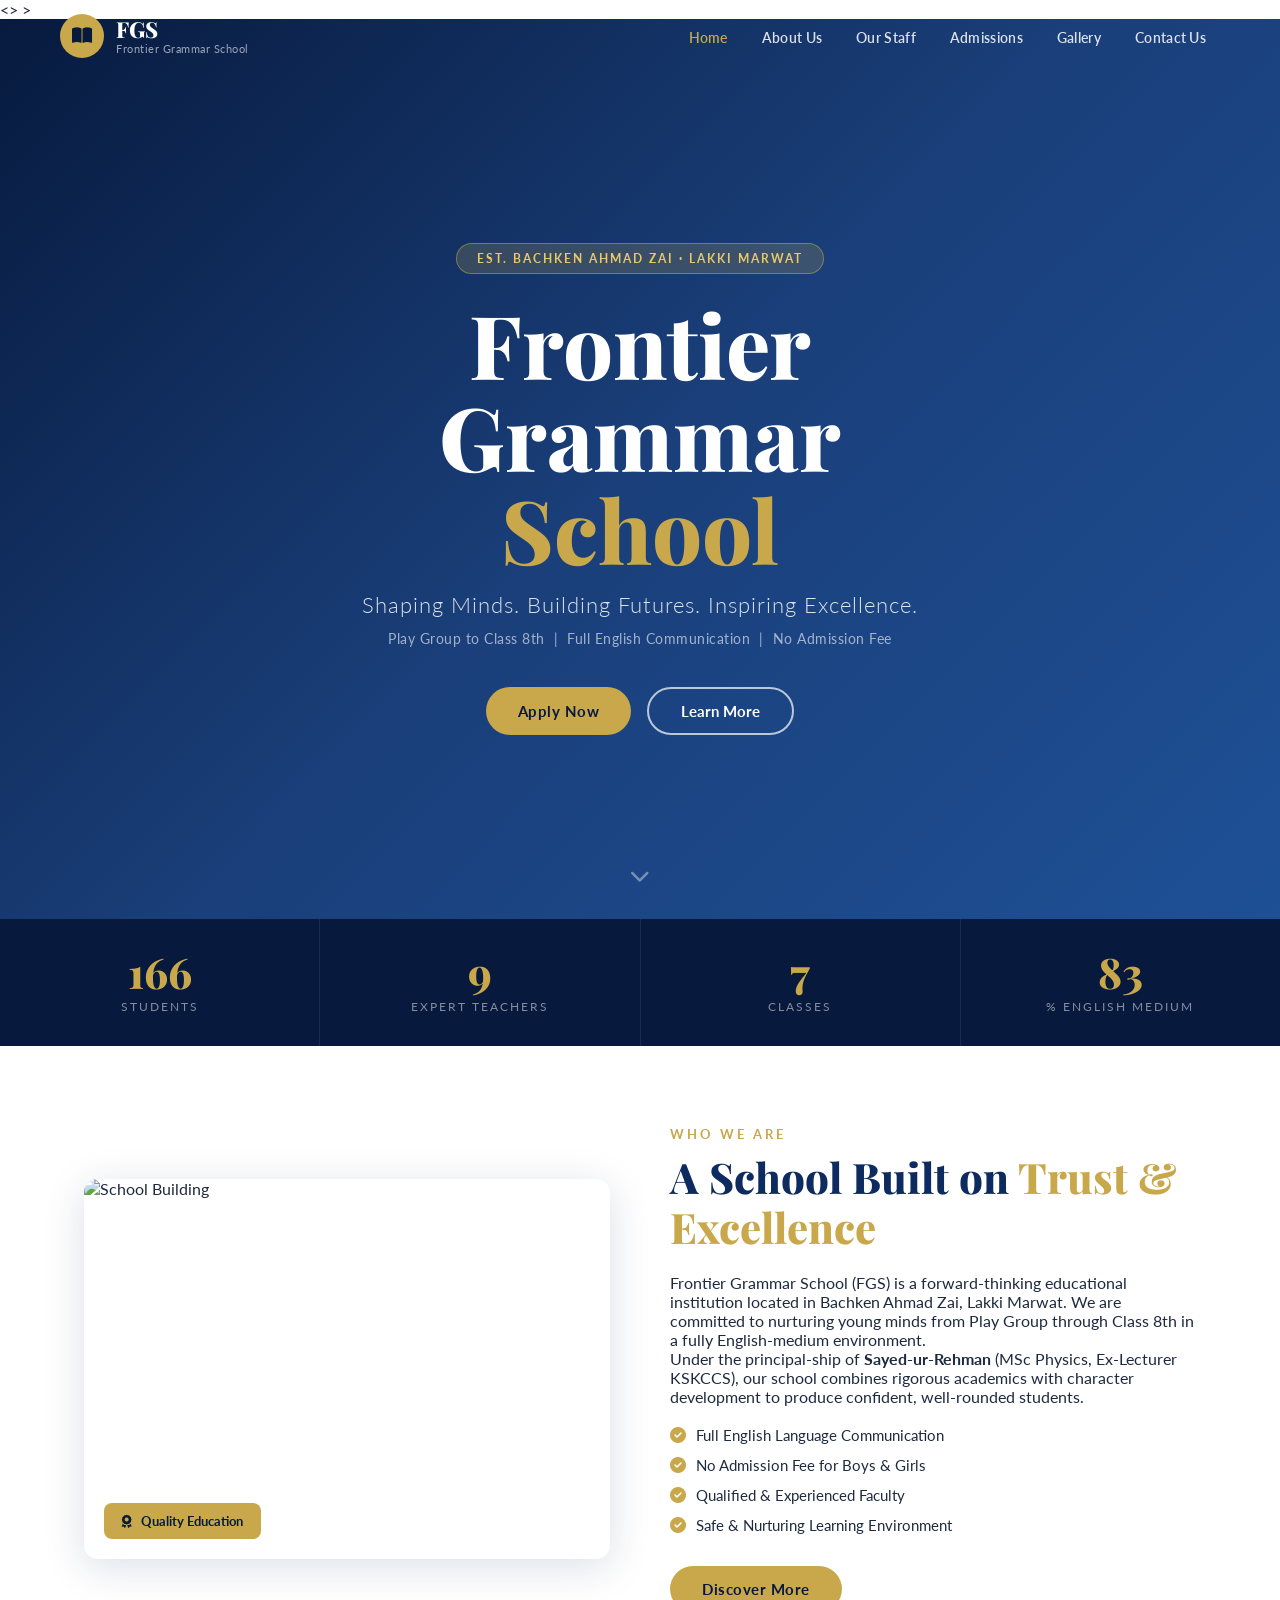
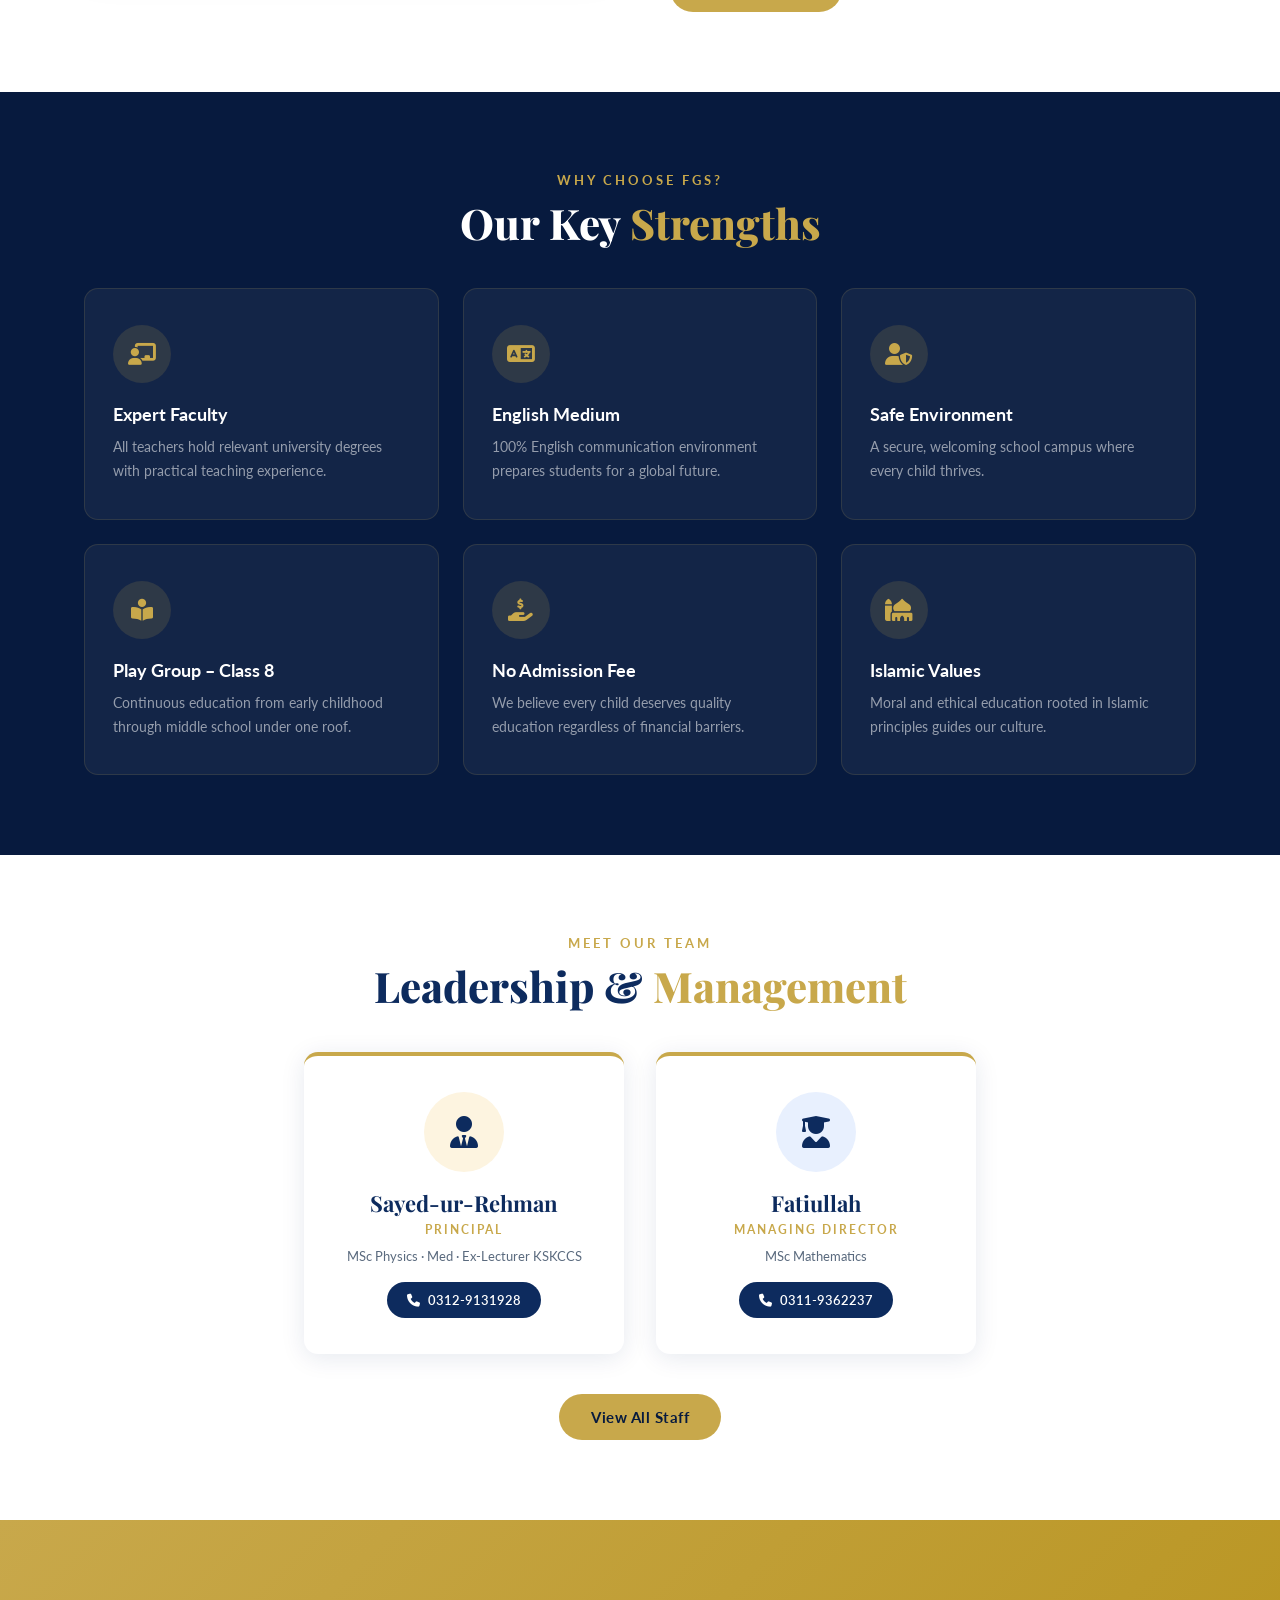
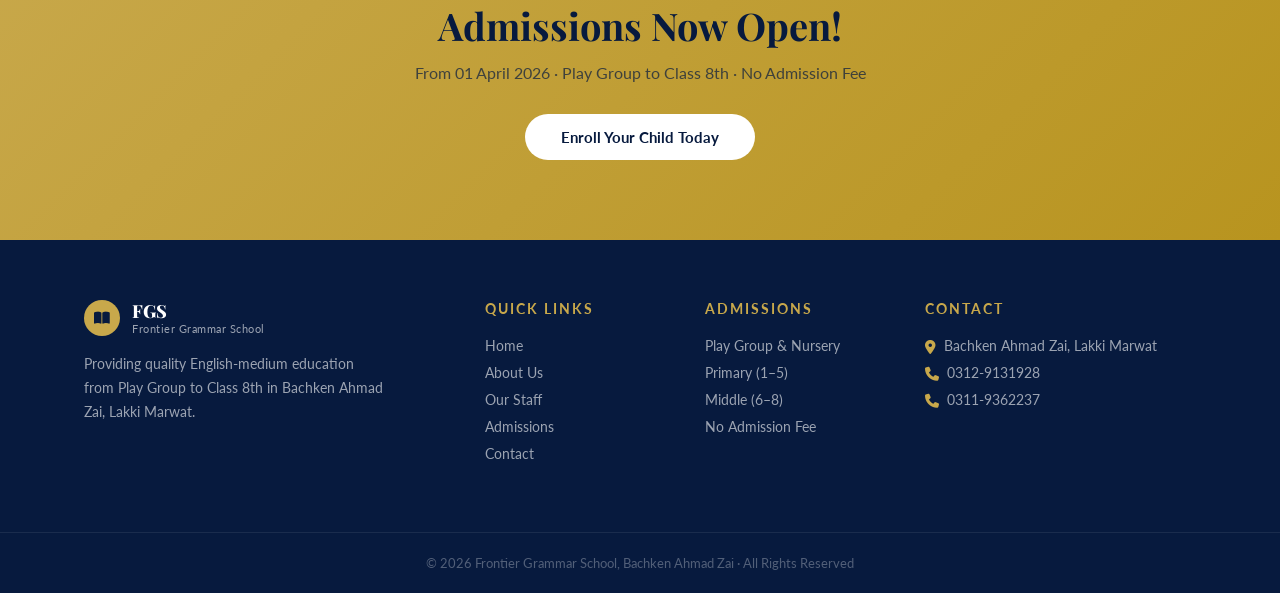
==== commit 87b1b014: "Update index.html" ====
--- a/index.html
+++ b/index.html
@@ -7,7 +7,7 @@
   <link rel="stylesheet" href="style.css"/>
   <link href="https://fonts.googleapis.com/css2?family=Playfair+Display:wght@600;700;800&family=Lato:wght@300;400;700&display=swap" rel="stylesheet"/>
   <link rel="stylesheet" href="https://cdnjs.cloudflare.com/ajax/libs/font-awesome/6.5.0/css/all.min.css"/>
-</head>
+</<meta name="google-site-verification" content="6j9RiKVu3yw43lCUjZlynCCEJ8c6wX-QnuMII8dbdAE" />>
 <body>
 
 <!-- ===== NAVBAR ===== -->
